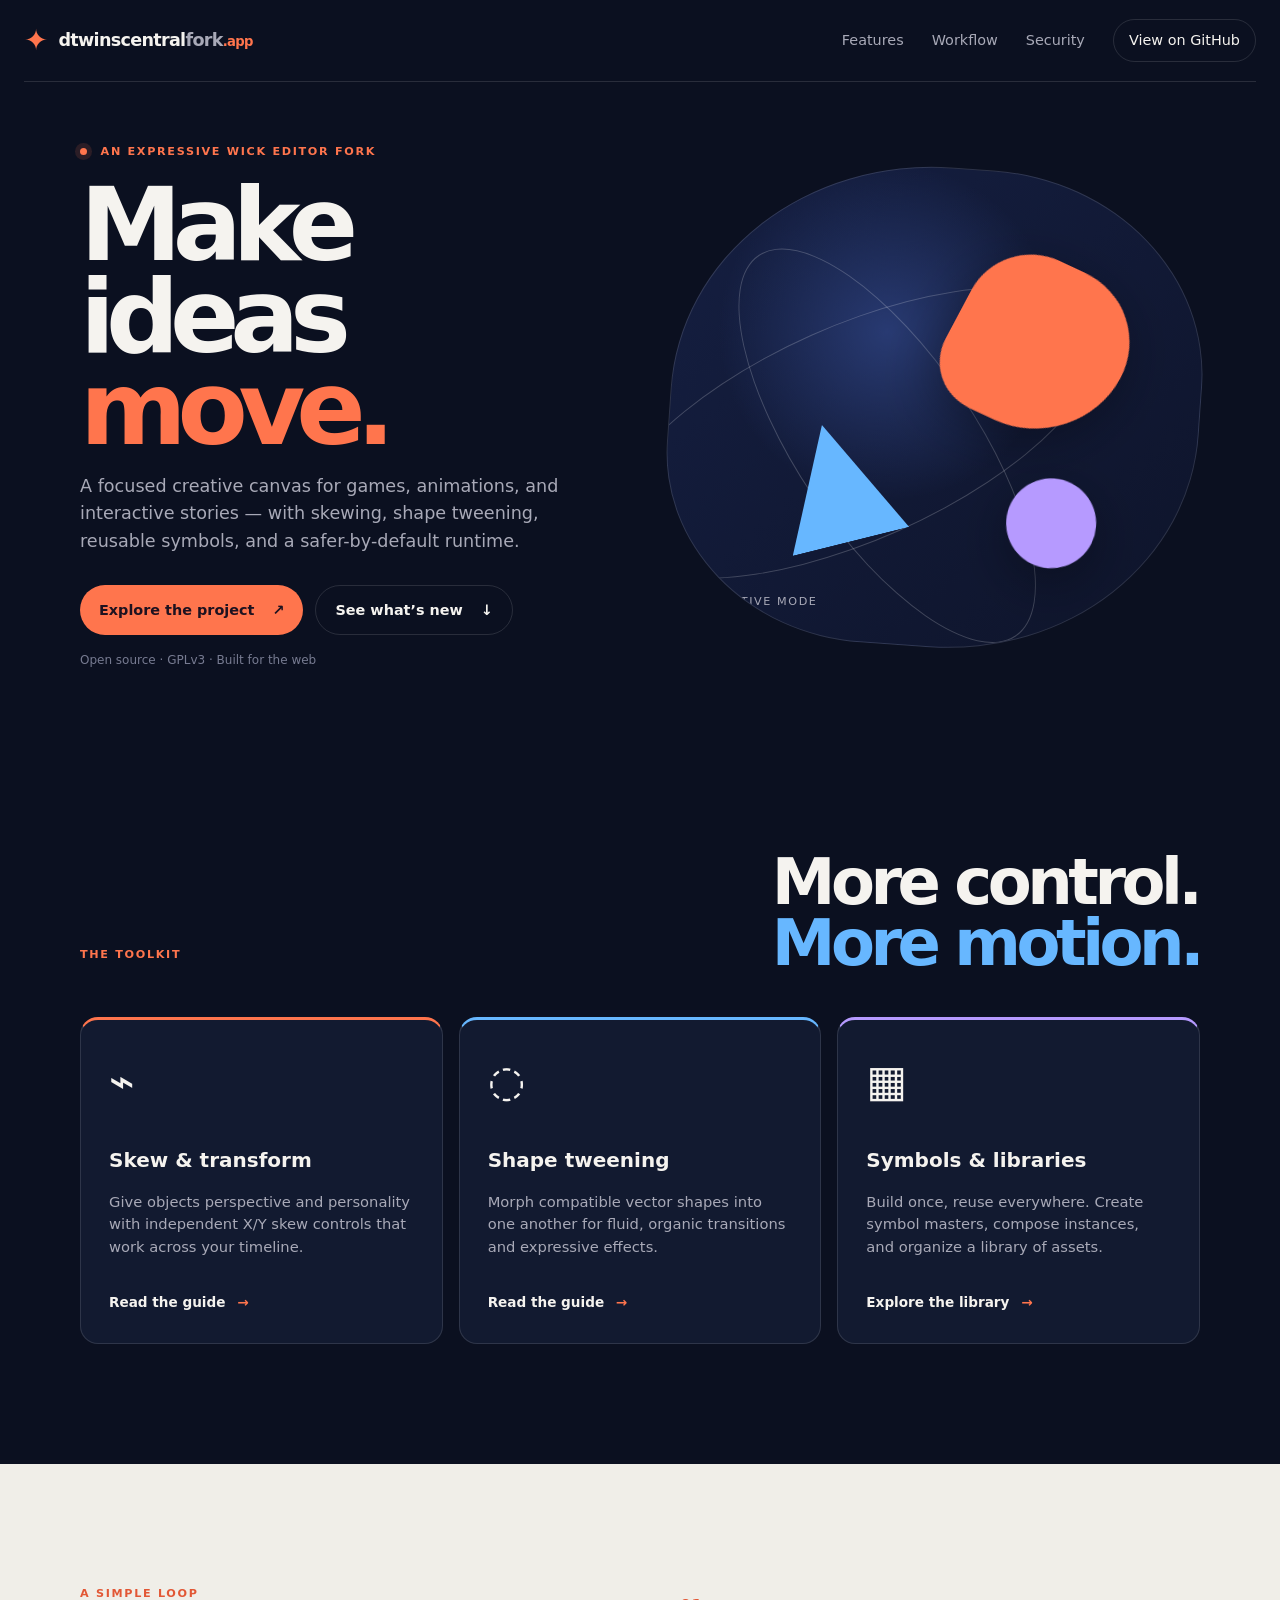
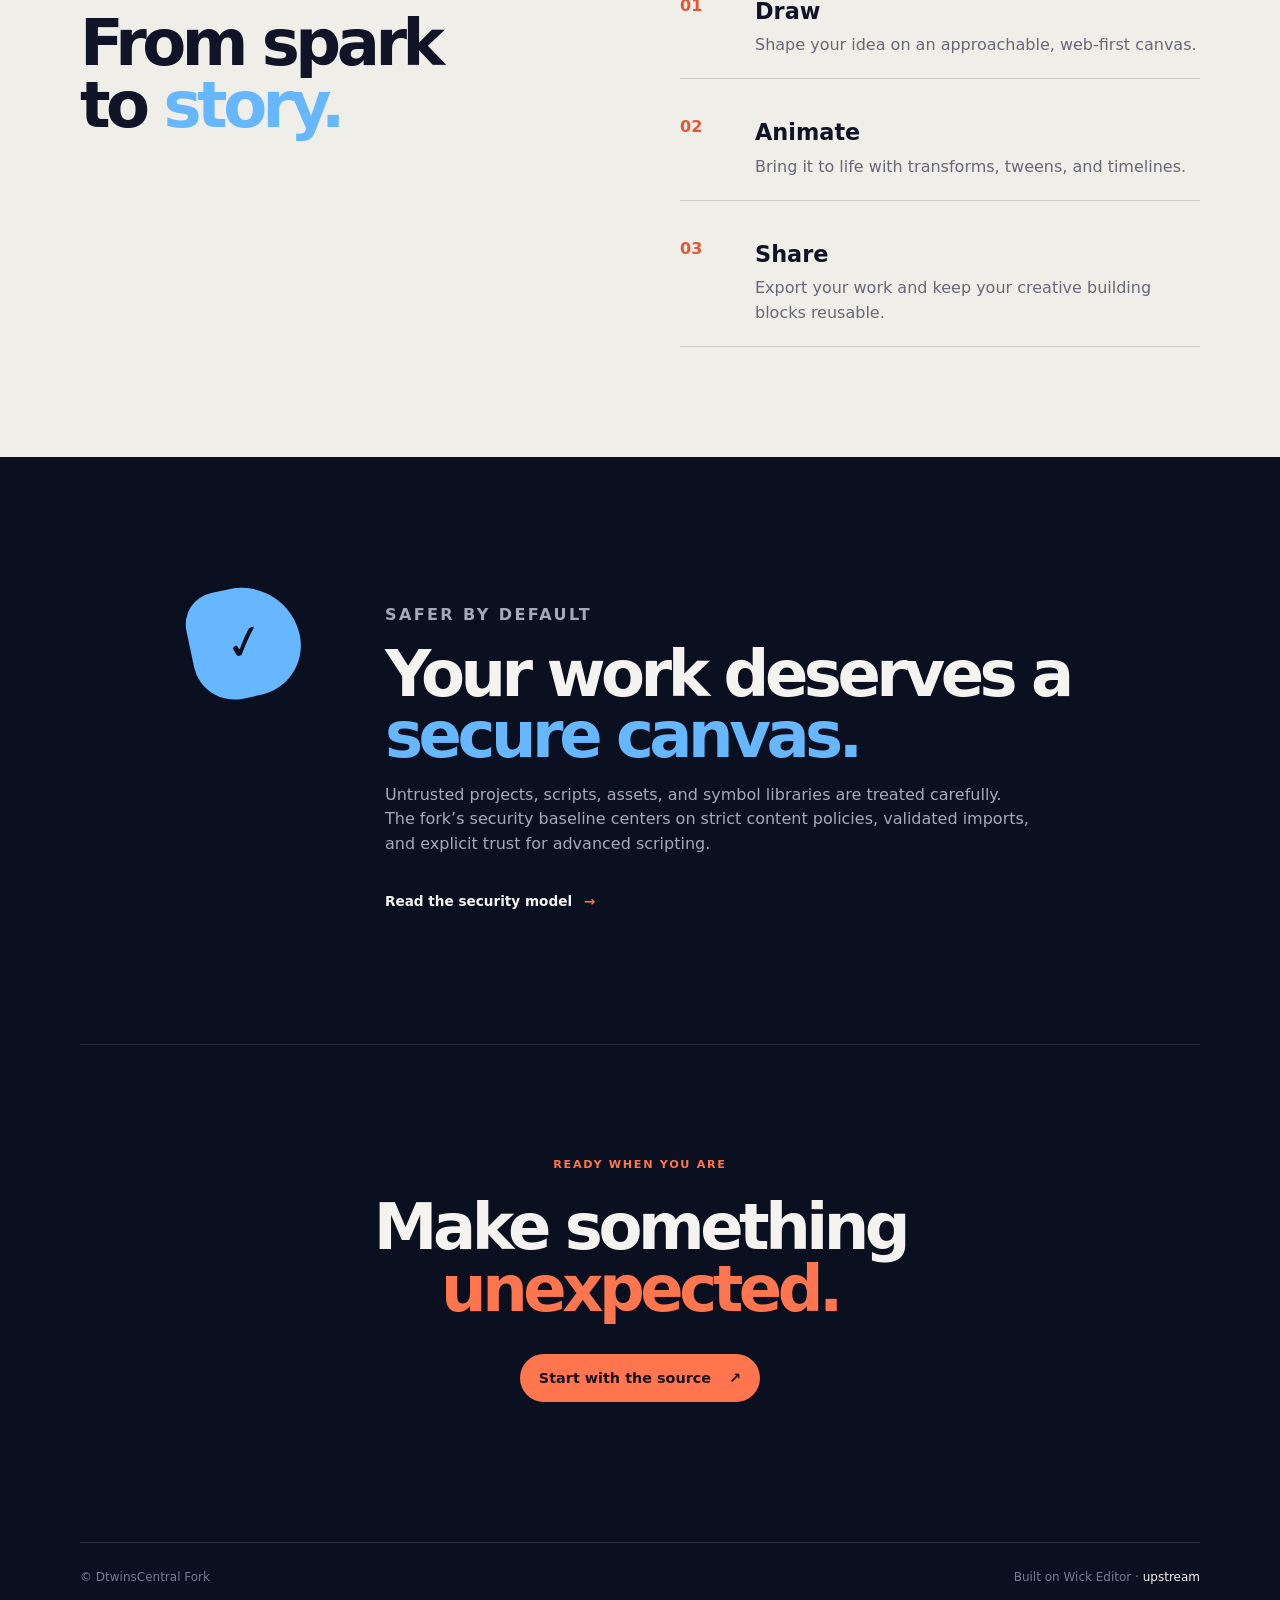
==== index.html @ d1493580 "Build dtwinscentralfork.app landing website" ====
<!doctype html>
<html lang="en">
<head>
  <meta charset="utf-8">
  <meta name="viewport" content="width=device-width, initial-scale=1">
  <meta name="description" content="DtwinsCentral Fork — a safer, more expressive Wick Editor experience for animation, games, and interactive stories.">
  <meta name="theme-color" content="#0b1020">
  <meta http-equiv="Content-Security-Policy" content="default-src 'self'; script-src 'self'; style-src 'self'; img-src 'self' data:; connect-src 'self'; object-src 'none'; base-uri 'self'; form-action 'self';">
  <title>dtwinscentralfork.app · Create without limits</title>
  <link rel="stylesheet" href="styles.css">
</head>
<body>
  <header class="site-header">
    <a class="brand" href="#top" aria-label="DtwinsCentral Fork home">
      <span class="brand-mark" aria-hidden="true">✦</span>
      <span>dtwinscentral<span class="muted">fork</span><small>.app</small></span>
    </a>
    <nav aria-label="Primary navigation">
      <a href="#features">Features</a>
      <a href="#workflow">Workflow</a>
      <a href="#security">Security</a>
      <a class="nav-button" href="https://github.com/dtwinscentral/dtwinscentralfork">View on GitHub</a>
    </nav>
  </header>

  <main id="top">
    <section class="hero shell">
      <div class="hero-copy">
        <p class="eyebrow"><span class="pulse"></span> An expressive Wick Editor fork</p>
        <h1>Make ideas <em>move.</em></h1>
        <p class="lede">A focused creative canvas for games, animations, and interactive stories — with skewing, shape tweening, reusable symbols, and a safer-by-default runtime.</p>
        <div class="actions">
          <a class="button primary" href="https://github.com/dtwinscentral/dtwinscentralfork">Explore the project <span>↗</span></a>
          <a class="button secondary" href="#features">See what’s new <span>↓</span></a>
        </div>
        <p class="microcopy">Open source · GPLv3 · Built for the web</p>
      </div>
      <div class="hero-art" aria-label="Abstract animation preview" role="img">
        <div class="orbit orbit-one"></div>
        <div class="orbit orbit-two"></div>
        <div class="shape shape-a"></div>
        <div class="shape shape-b"></div>
        <div class="shape shape-c"></div>
        <div class="art-label"><span class="live-dot"></span> creative mode</div>
      </div>
    </section>

    <section id="features" class="section shell">
      <div class="section-heading"><p class="eyebrow">The toolkit</p><h2>More control.<br><span>More motion.</span></h2></div>
      <div class="feature-grid">
        <article class="feature-card accent-orange"><div class="feature-icon">⌁</div><h3>Skew &amp; transform</h3><p>Give objects perspective and personality with independent X/Y skew controls that work across your timeline.</p><a href="docs/SKEWING.md">Read the guide <span>→</span></a></article>
        <article class="feature-card accent-blue"><div class="feature-icon">◌</div><h3>Shape tweening</h3><p>Morph compatible vector shapes into one another for fluid, organic transitions and expressive effects.</p><a href="docs/SHAPE_TWEENING.md">Read the guide <span>→</span></a></article>
        <article class="feature-card accent-purple"><div class="feature-icon">▦</div><h3>Symbols &amp; libraries</h3><p>Build once, reuse everywhere. Create symbol masters, compose instances, and organize a library of assets.</p><a href="docs/SYMBOL_LIBRARY.md">Explore the library <span>→</span></a></article>
      </div>
    </section>

    <section id="workflow" class="workflow-section">
      <div class="shell workflow">
        <div><p class="eyebrow">A simple loop</p><h2>From spark<br>to <span>story.</span></h2></div>
        <div class="steps">
          <div class="step"><span>01</span><div><h3>Draw</h3><p>Shape your idea on an approachable, web-first canvas.</p></div></div>
          <div class="step"><span>02</span><div><h3>Animate</h3><p>Bring it to life with transforms, tweens, and timelines.</p></div></div>
          <div class="step"><span>03</span><div><h3>Share</h3><p>Export your work and keep your creative building blocks reusable.</p></div></div>
        </div>
      </div>
    </section>

    <section id="security" class="security shell">
      <div class="shield" aria-hidden="true">✓</div>
      <div><p class="eyebrow">Safer by default</p><h2>Your work deserves a <span>secure canvas.</span></h2><p>Untrusted projects, scripts, assets, and symbol libraries are treated carefully. The fork’s security baseline centers on strict content policies, validated imports, and explicit trust for advanced scripting.</p><a class="text-link" href="SECURITY.md">Read the security model <span>→</span></a></div>
    </section>

    <section class="cta shell"><p class="eyebrow">Ready when you are</p><h2>Make something<br><em>unexpected.</em></h2><a class="button primary" href="https://github.com/dtwinscentral/dtwinscentralfork">Start with the source <span>↗</span></a></section>
  </main>

  <footer class="site-footer shell"><span>© <span id="year"></span> DtwinsCentral Fork</span><span>Built on Wick Editor · <a href="https://github.com/Wicklets/wick-editor">upstream</a></span></footer>
  <script src="app.js" defer></script>
</body>
</html>
---- styles.css ----
:root {
  --ink: #f5f3ef; --muted: #a8a9b7; --bg: #0b1020; --panel: #121a30;
  --line: rgba(255,255,255,.12); --orange: #ff754d; --blue: #67b7ff; --purple: #b69aff;
}
* { box-sizing: border-box; }
html { scroll-behavior: smooth; }
body { margin: 0; color: var(--ink); background: var(--bg); font-family: Inter, ui-sans-serif, system-ui, -apple-system, sans-serif; line-height: 1.55; }
a { color: inherit; text-decoration: none; }
.shell { width: min(1120px, calc(100% - 48px)); margin: auto; }
.site-header { width: min(1240px, calc(100% - 48px)); margin: auto; min-height: 82px; display: flex; align-items: center; justify-content: space-between; border-bottom: 1px solid var(--line); }
.brand { display: flex; align-items: center; gap: 11px; font-weight: 800; letter-spacing: -.04em; font-size: 1.1rem; }.brand small { color: var(--orange); font-size: .75em; }.brand .muted { color: var(--muted); }.brand-mark { color: var(--orange); font-size: 1.8rem; }
nav { display: flex; align-items: center; gap: 28px; color: var(--muted); font-size: .9rem; } nav a:hover { color: var(--ink); }.nav-button { border: 1px solid var(--line); padding: 9px 15px; border-radius: 999px; color: var(--ink); }
.hero { min-height: 650px; display: grid; grid-template-columns: 1fr 1fr; gap: 60px; align-items: center; }.eyebrow { color: var(--orange); text-transform: uppercase; letter-spacing: .15em; font-size: .7rem; font-weight: 800; }.pulse,.live-dot { display: inline-block; width: 7px; height: 7px; margin-right: 8px; border-radius: 50%; background: var(--orange); box-shadow: 0 0 0 5px rgba(255,117,77,.13); }.hero h1 { max-width: 600px; margin: 18px 0; font-size: clamp(4rem, 8vw, 7.5rem); letter-spacing: -.09em; line-height: .9; }.hero h1 em,.cta em { color: var(--orange); font-style: normal; }.lede { max-width: 540px; color: var(--muted); font-size: 1.1rem; }.actions { display: flex; flex-wrap: wrap; gap: 12px; margin: 30px 0 16px; }.button { display: inline-flex; gap: 18px; align-items: center; border-radius: 999px; padding: 13px 19px; font-weight: 750; font-size: .9rem; }.button.primary { background: var(--orange); color: #1e1220; }.button.secondary { border: 1px solid var(--line); }.button:hover { transform: translateY(-2px); transition: .2s; }.microcopy { color: #777b91; font-size: .75rem; }
.hero-art { position: relative; height: 480px; border: 1px solid var(--line); border-radius: 50% 42% 48% 39%; background: radial-gradient(circle at 40% 35%, #283a72, transparent 38%), linear-gradient(135deg, #151f42, #0e142a); overflow: hidden; transform: rotate(4deg); }.orbit { position: absolute; border: 1px solid rgba(255,255,255,.2); border-radius: 50%; transform: rotate(-28deg); }.orbit-one { width: 530px; height: 215px; left: -15%; top: 34%; }.orbit-two { width: 460px; height: 180px; left: -2%; top: 40%; transform: rotate(52deg); }.shape { position: absolute; filter: drop-shadow(0 15px 25px rgba(0,0,0,.3)); }.shape-a { width: 170px; height: 170px; right: 15%; top: 18%; border-radius: 44% 56% 63% 37%; background: var(--orange); transform: rotate(32deg) skew(8deg, -11deg); }.shape-b { width: 120px; height: 120px; left: 21%; bottom: 20%; background: var(--blue); clip-path: polygon(50% 0, 100% 100%, 0 100%); transform: rotate(-18deg); }.shape-c { width: 90px; height: 90px; right: 18%; bottom: 18%; background: var(--purple); border-radius: 50%; }.art-label { position: absolute; left: 28px; bottom: 24px; color: var(--muted); font-size: .7rem; text-transform: uppercase; letter-spacing: .14em; transform: rotate(-4deg); }
.section { padding: 120px 0; }.section-heading { display: flex; justify-content: space-between; align-items: end; margin-bottom: 42px; }.section h2,.workflow h2,.security h2,.cta h2 { margin: 0; font-size: clamp(2.5rem, 5vw, 4.5rem); line-height: .96; letter-spacing: -.07em; }.section h2 span,.workflow h2 span,.security h2 span { color: var(--blue); }.feature-grid { display: grid; grid-template-columns: repeat(3, 1fr); gap: 16px; }.feature-card { min-height: 320px; padding: 28px; background: var(--panel); border: 1px solid var(--line); border-radius: 18px; border-top: 3px solid var(--orange); }.accent-blue { border-top-color: var(--blue); }.accent-purple { border-top-color: var(--purple); }.feature-icon { font-size: 2.7rem; margin-bottom: 30px; }.feature-card h3 { font-size: 1.25rem; margin: 0 0 10px; }.feature-card p,.security p { color: var(--muted); font-size: .92rem; }.feature-card a,.text-link { display: inline-block; margin-top: 18px; color: var(--ink); font-size: .85rem; font-weight: 700; }.feature-card a span,.text-link span { color: var(--orange); margin-left: 7px; }
.workflow-section { background: #f0eee8; color: #101426; }.workflow { min-height: 540px; padding: 110px 0; display: grid; grid-template-columns: 1fr 1fr; gap: 80px; }.workflow .eyebrow { color: #e25735; }.steps { display: grid; gap: 16px; }.step { display: grid; grid-template-columns: 55px 1fr; gap: 20px; padding: 20px 0; border-bottom: 1px solid rgba(16,20,38,.16); }.step > span { color: #e25735; font-weight: 800; }.step h3 { margin: 0; font-size: 1.4rem; }.step p { color: #666878; margin: 5px 0 0; }
.security { padding: 130px 0; display: grid; grid-template-columns: 150px 1fr; gap: 45px; align-items: start; max-width: 900px; }.shield { width: 110px; height: 110px; display: grid; place-items: center; color: var(--bg); background: var(--blue); border-radius: 35% 65% 55% 45%; font-size: 3rem; transform: rotate(-12deg); }.security p { max-width: 650px; font-size: 1rem; }.cta { text-align: center; padding: 100px 0 140px; border-top: 1px solid var(--line); }.cta .eyebrow { margin-bottom: 24px; }.cta .button { margin-top: 34px; }.site-footer { padding: 25px 0 35px; color: #777b91; border-top: 1px solid var(--line); display: flex; justify-content: space-between; font-size: .75rem; }.site-footer a { color: var(--ink); }
@media (max-width: 760px) { .site-header { padding: 15px 0; align-items: flex-start; } nav { gap: 12px; } nav a:not(.nav-button) { display: none; }.hero,.workflow { grid-template-columns: 1fr; }.hero { padding: 75px 0; min-height: auto; }.hero-art { height: 350px; }.section-heading { display: block; }.section-heading h2 { margin-top: 22px; }.feature-grid { grid-template-columns: 1fr; }.workflow { padding: 80px 0; gap: 45px; }.security { grid-template-columns: 1fr; padding: 90px 0; }.site-footer { display: block; }.site-footer span { display: block; margin: 7px 0; } }
@media (prefers-reduced-motion: reduce) { html { scroll-behavior: auto; } .button:hover { transform: none; } }
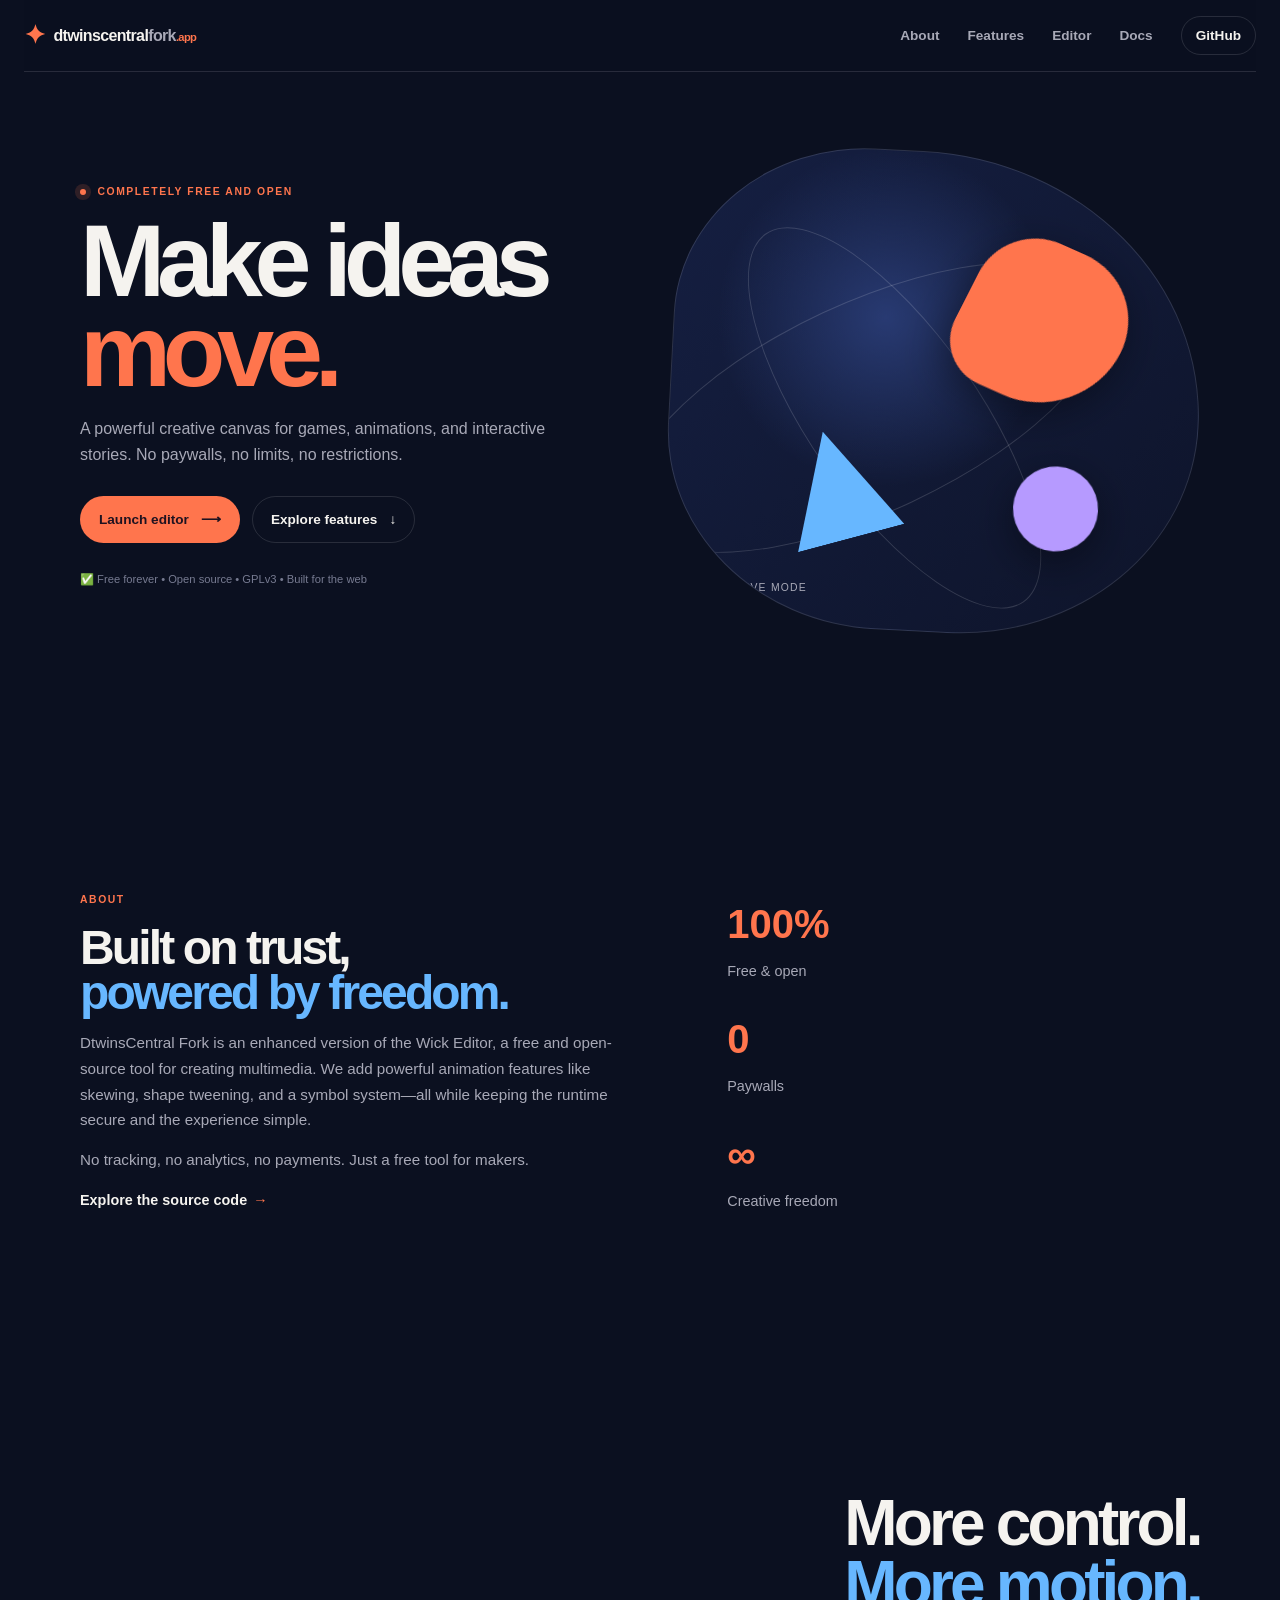
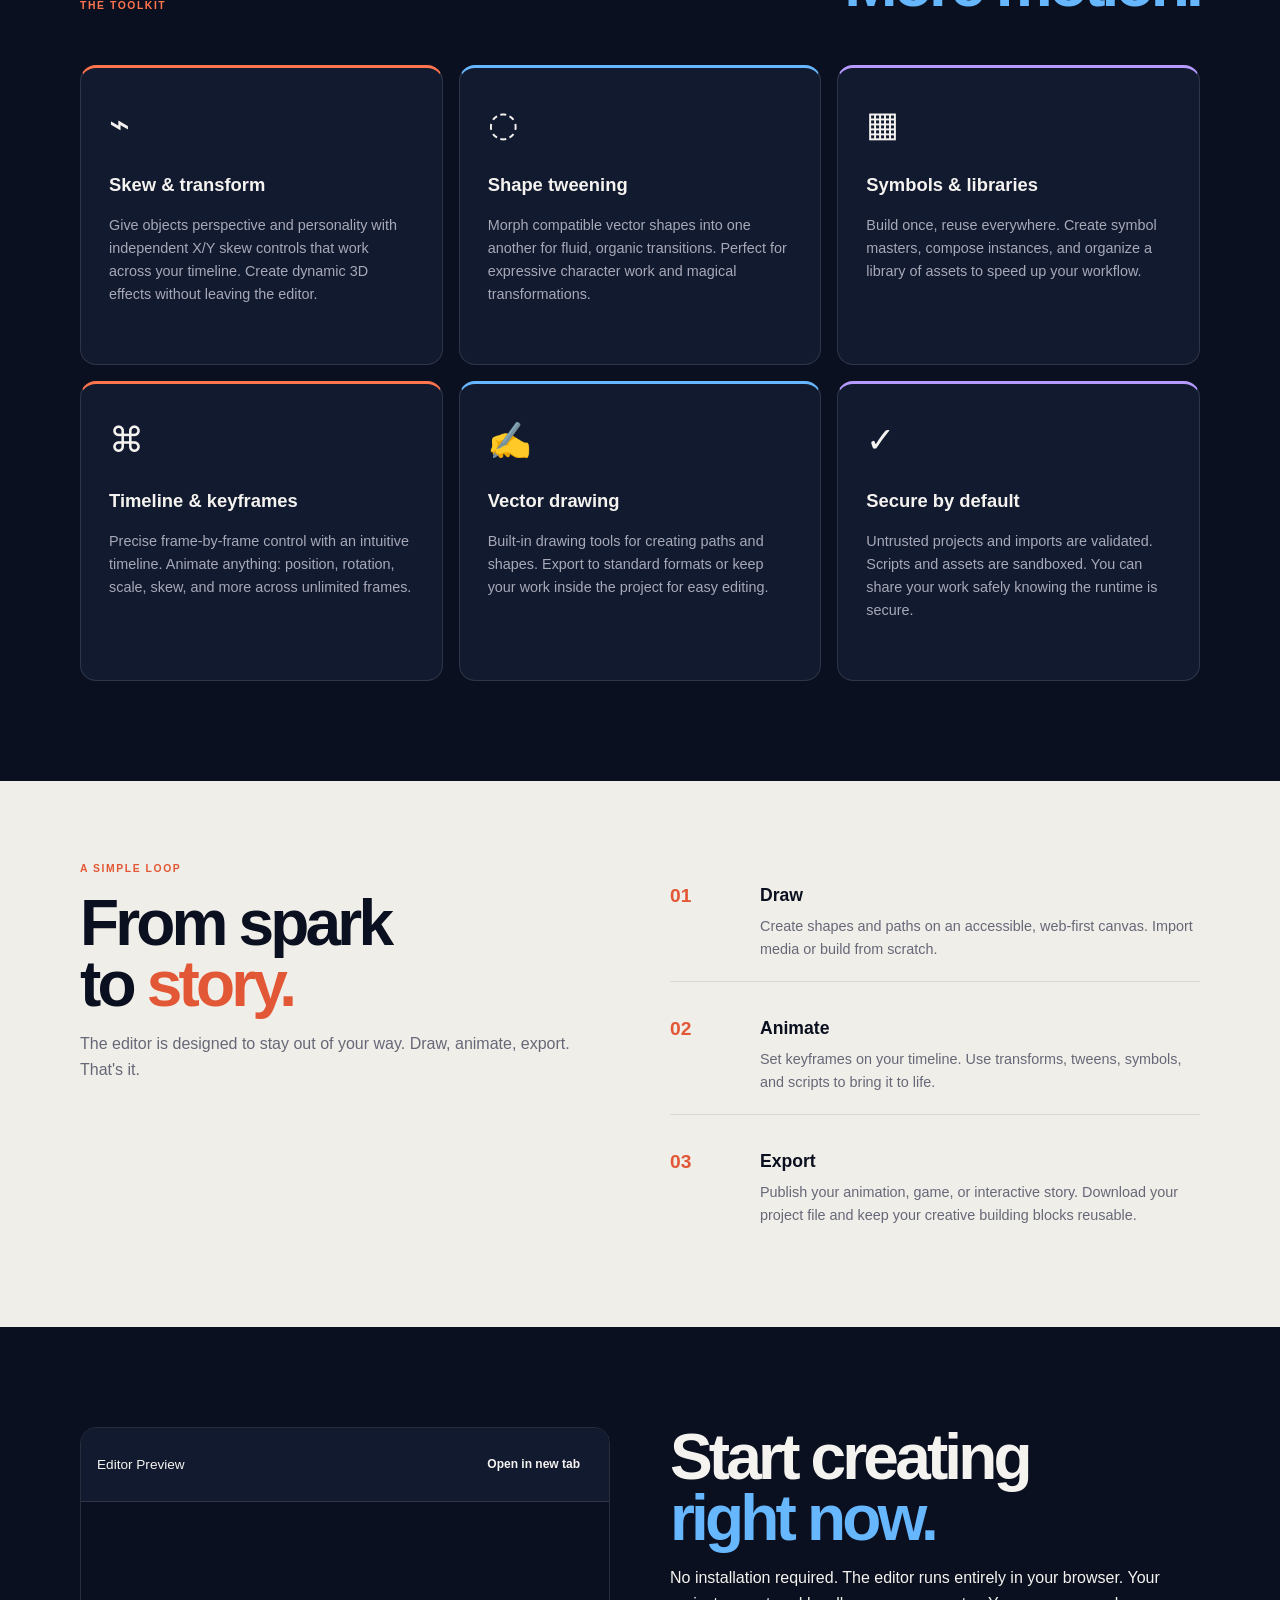
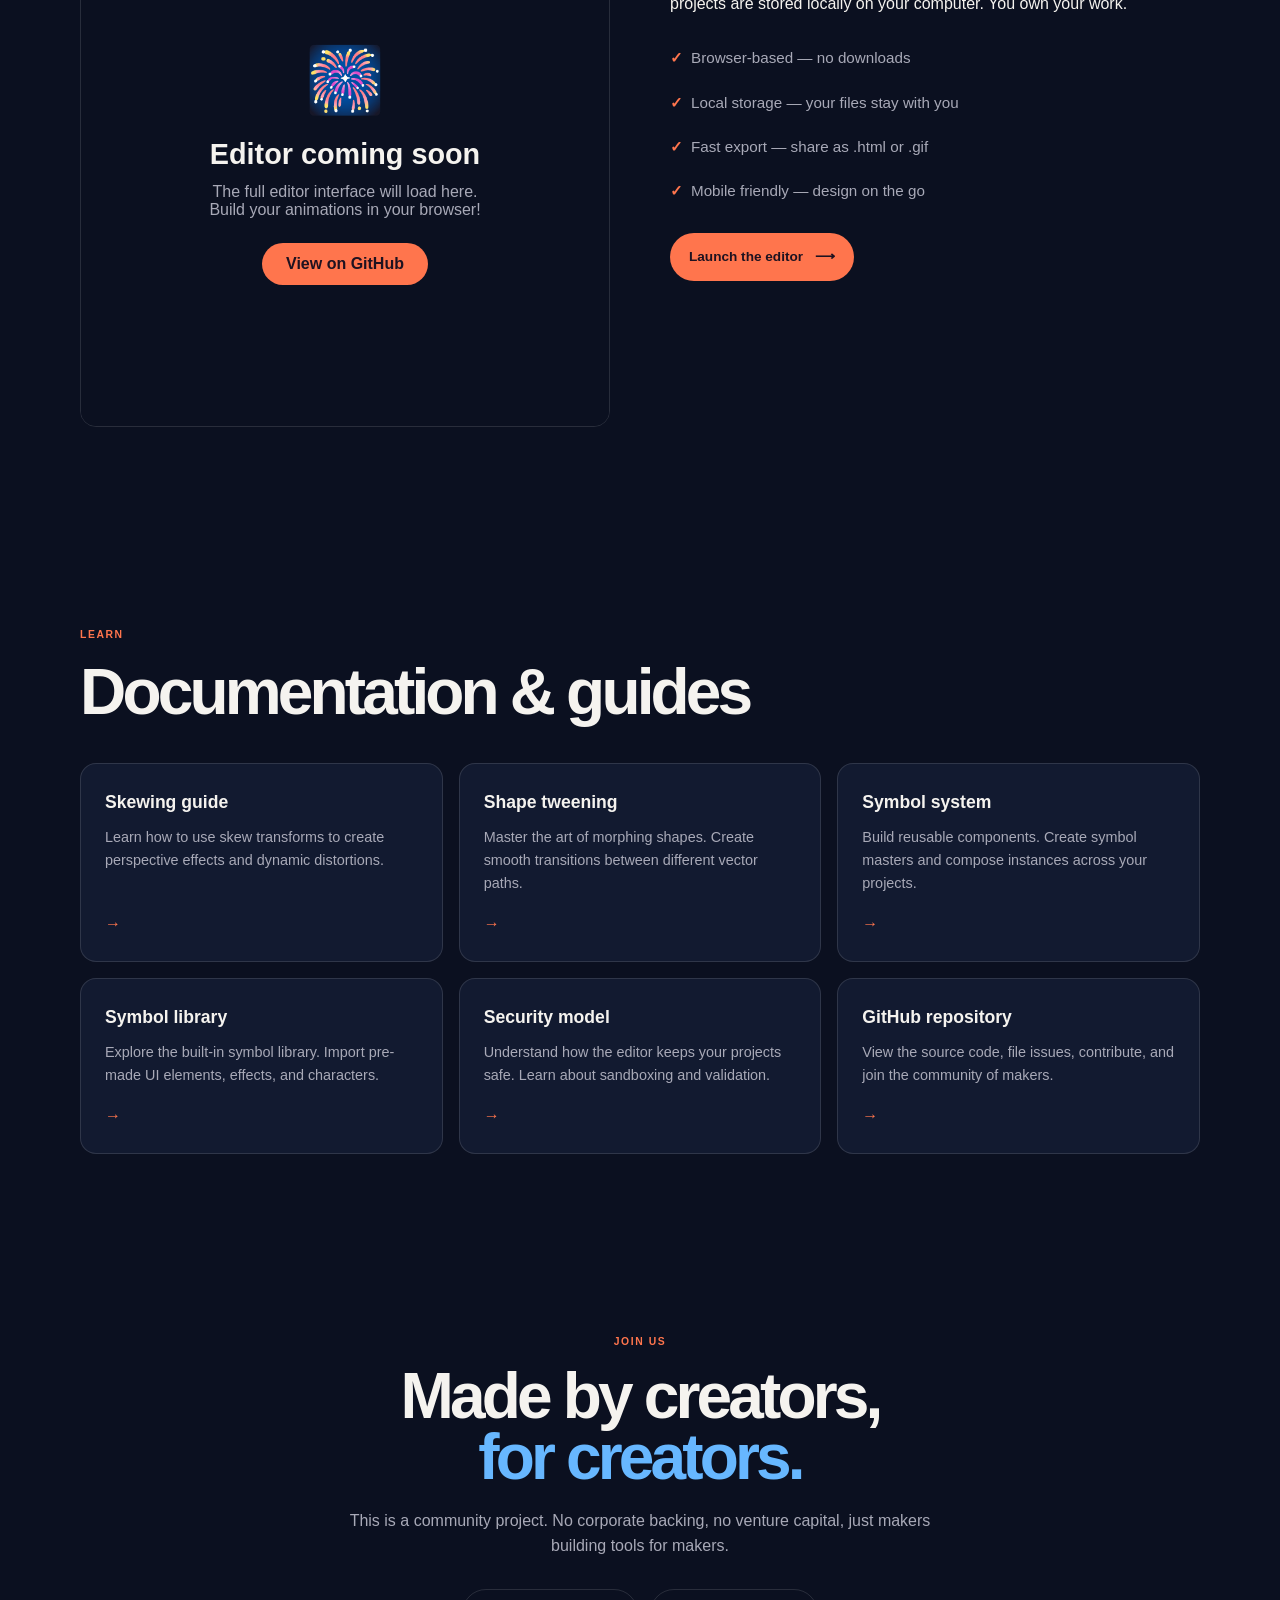
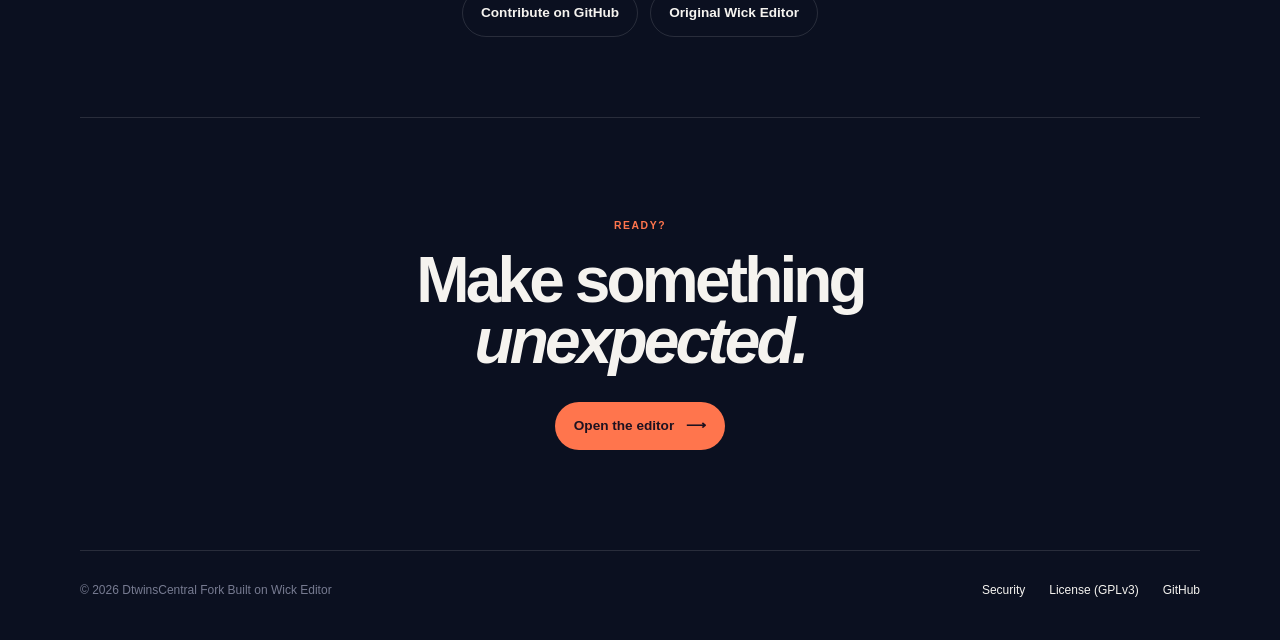
==== commit e581145f: "Build full dtwinscentralfork.app website with editor and interactive landing page" ====
--- a/index.html
+++ b/index.html
@@ -3,77 +3,211 @@
 <head>
   <meta charset="utf-8">
   <meta name="viewport" content="width=device-width, initial-scale=1">
-  <meta name="description" content="DtwinsCentral Fork — a safer, more expressive Wick Editor experience for animation, games, and interactive stories.">
+  <meta name="description" content="DtwinsCentral Fork — a free, secure, open-source Wick Editor for creating games, animations, and interactive stories with skewing, shape tweening, and reusable symbols.">
   <meta name="theme-color" content="#0b1020">
-  <meta http-equiv="Content-Security-Policy" content="default-src 'self'; script-src 'self'; style-src 'self'; img-src 'self' data:; connect-src 'self'; object-src 'none'; base-uri 'self'; form-action 'self';">
-  <title>dtwinscentralfork.app · Create without limits</title>
+  <meta http-equiv="Content-Security-Policy" content="default-src 'self'; script-src 'self' 'unsafe-inline'; style-src 'self' 'unsafe-inline'; img-src 'self' data: blob:; connect-src 'self'; object-src 'none'; base-uri 'self'; form-action 'self';">
+  <title>dtwinscentralfork.app — Free animation editor</title>
   <link rel="stylesheet" href="styles.css">
 </head>
 <body>
-  <header class="site-header">
-    <a class="brand" href="#top" aria-label="DtwinsCentral Fork home">
-      <span class="brand-mark" aria-hidden="true">✦</span>
-      <span>dtwinscentral<span class="muted">fork</span><small>.app</small></span>
-    </a>
-    <nav aria-label="Primary navigation">
-      <a href="#features">Features</a>
-      <a href="#workflow">Workflow</a>
-      <a href="#security">Security</a>
-      <a class="nav-button" href="https://github.com/dtwinscentral/dtwinscentralfork">View on GitHub</a>
-    </nav>
-  </header>
-
-  <main id="top">
-    <section class="hero shell">
-      <div class="hero-copy">
-        <p class="eyebrow"><span class="pulse"></span> An expressive Wick Editor fork</p>
-        <h1>Make ideas <em>move.</em></h1>
-        <p class="lede">A focused creative canvas for games, animations, and interactive stories — with skewing, shape tweening, reusable symbols, and a safer-by-default runtime.</p>
-        <div class="actions">
-          <a class="button primary" href="https://github.com/dtwinscentral/dtwinscentralfork">Explore the project <span>↗</span></a>
-          <a class="button secondary" href="#features">See what’s new <span>↓</span></a>
-        </div>
-        <p class="microcopy">Open source · GPLv3 · Built for the web</p>
+  <div class="app-container">
+    <header class="site-header">
+      <a class="brand" href="/" aria-label="DtwinsCentral Fork home">
+        <span class="brand-mark" aria-hidden="true">✦</span>
+        <span>dtwinscentral<span class="muted">fork</span><small>.app</small></span>
+      </a>
+      <nav class="nav-menu" aria-label="Primary navigation">
+        <a href="#about">About</a>
+        <a href="#features">Features</a>
+        <a href="#editor">Editor</a>
+        <a href="#docs">Docs</a>
+        <a class="nav-button" href="https://github.com/dtwinscentral/dtwinscentralfork" target="_blank" rel="noopener">GitHub</a>
+      </nav>
+      <button class="menu-toggle" id="menuToggle" aria-label="Toggle menu" aria-expanded="false">
+        <span></span><span></span><span></span>
+      </button>
+    </header>
+
+    <main id="top">
+      <section class="hero shell">
+        <div class="hero-copy">
+          <p class="eyebrow"><span class="pulse"></span> Completely free and open</p>
+          <h1>Make ideas <em>move.</em></h1>
+          <p class="lede">A powerful creative canvas for games, animations, and interactive stories. No paywalls, no limits, no restrictions.</p>
+          <div class="actions">
+            <a class="button primary" href="#editor">Launch editor <span>⟶</span></a>
+            <a class="button secondary" href="#features">Explore features <span>↓</span></a>
+          </div>
+          <p class="microcopy">✅ Free forever • Open source • GPLv3 • Built for the web</p>
+        </div>
+        <div class="hero-art" aria-label="Abstract animation preview" role="img">
+          <div class="orbit orbit-one"></div>
+          <div class="orbit orbit-two"></div>
+          <div class="shape shape-a"></div>
+          <div class="shape shape-b"></div>
+          <div class="shape shape-c"></div>
+          <div class="art-label"><span class="live-dot"></span> creative mode</div>
+        </div>
+      </section>
+
+      <section id="about" class="section shell">
+        <div class="about-grid">
+          <div>
+            <p class="eyebrow">About</p>
+            <h2>Built on trust,<br><span>powered by freedom.</span></h2>
+            <p class="section-text">DtwinsCentral Fork is an enhanced version of the Wick Editor, a free and open-source tool for creating multimedia. We add powerful animation features like skewing, shape tweening, and a symbol system—all while keeping the runtime secure and the experience simple.</p>
+            <p class="section-text">No tracking, no analytics, no payments. Just a free tool for makers.</p>
+            <a class="text-link" href="https://github.com/dtwinscentral/dtwinscentralfork" target="_blank">Explore the source code <span>→</span></a>
+          </div>
+          <div class="stats">
+            <div class="stat"><div class="stat-num">100%</div><div class="stat-label">Free &amp; open</div></div>
+            <div class="stat"><div class="stat-num">0</div><div class="stat-label">Paywalls</div></div>
+            <div class="stat"><div class="stat-num">∞</div><div class="stat-label">Creative freedom</div></div>
+          </div>
+        </div>
+      </section>
+
+      <section id="features" class="section shell">
+        <div class="section-heading"><p class="eyebrow">The toolkit</p><h2>More control.<br><span>More motion.</span></h2></div>
+        <div class="feature-grid">
+          <article class="feature-card accent-orange">
+            <div class="feature-icon">⌁</div>
+            <h3>Skew &amp; transform</h3>
+            <p>Give objects perspective and personality with independent X/Y skew controls that work across your timeline. Create dynamic 3D effects without leaving the editor.</p>
+          </article>
+          <article class="feature-card accent-blue">
+            <div class="feature-icon">◌</div>
+            <h3>Shape tweening</h3>
+            <p>Morph compatible vector shapes into one another for fluid, organic transitions. Perfect for expressive character work and magical transformations.</p>
+          </article>
+          <article class="feature-card accent-purple">
+            <div class="feature-icon">▦</div>
+            <h3>Symbols &amp; libraries</h3>
+            <p>Build once, reuse everywhere. Create symbol masters, compose instances, and organize a library of assets to speed up your workflow.</p>
+          </article>
+          <article class="feature-card accent-orange">
+            <div class="feature-icon">⌘</div>
+            <h3>Timeline &amp; keyframes</h3>
+            <p>Precise frame-by-frame control with an intuitive timeline. Animate anything: position, rotation, scale, skew, and more across unlimited frames.</p>
+          </article>
+          <article class="feature-card accent-blue">
+            <div class="feature-icon">✍</div>
+            <h3>Vector drawing</h3>
+            <p>Built-in drawing tools for creating paths and shapes. Export to standard formats or keep your work inside the project for easy editing.</p>
+          </article>
+          <article class="feature-card accent-purple">
+            <div class="feature-icon">✓</div>
+            <h3>Secure by default</h3>
+            <p>Untrusted projects and imports are validated. Scripts and assets are sandboxed. You can share your work safely knowing the runtime is secure.</p>
+          </article>
+        </div>
+      </section>
+
+      <section id="workflow" class="workflow-section">
+        <div class="shell workflow">
+          <div>
+            <p class="eyebrow">A simple loop</p>
+            <h2>From spark<br>to <span>story.</span></h2>
+            <p class="workflow-text">The editor is designed to stay out of your way. Draw, animate, export. That's it.</p>
+          </div>
+          <div class="steps">
+            <div class="step"><span>01</span><div><h3>Draw</h3><p>Create shapes and paths on an accessible, web-first canvas. Import media or build from scratch.</p></div></div>
+            <div class="step"><span>02</span><div><h3>Animate</h3><p>Set keyframes on your timeline. Use transforms, tweens, symbols, and scripts to bring it to life.</p></div></div>
+            <div class="step"><span>03</span><div><h3>Export</h3><p>Publish your animation, game, or interactive story. Download your project file and keep your creative building blocks reusable.</p></div></div>
+          </div>
+        </div>
+      </section>
+
+      <section id="editor" class="editor-section shell">
+        <div class="editor-frame">
+          <div class="frame-header">
+            <p>Editor Preview</p>
+            <a class="button small" href="/editor.html" target="_blank">Open in new tab</a>
+          </div>
+          <iframe src="editor-placeholder.html" title="DtwinsCentral Fork Editor" class="editor-embed"></iframe>
+        </div>
+        <div class="editor-info">
+          <h2>Start creating<br><span>right now.</span></h2>
+          <p>No installation required. The editor runs entirely in your browser. Your projects are stored locally on your computer. You own your work.</p>
+          <ul class="feature-list">
+            <li>Browser-based — no downloads</li>
+            <li>Local storage — your files stay with you</li>
+            <li>Fast export — share as .html or .gif</li>
+            <li>Mobile friendly — design on the go</li>
+          </ul>
+          <a class="button primary" href="/editor.html" target="_blank">Launch the editor <span>⟶</span></a>
+        </div>
+      </section>
+
+      <section id="docs" class="docs-section">
+        <div class="shell">
+          <p class="eyebrow">Learn</p>
+          <h2>Documentation &amp; guides</h2>
+          <div class="docs-grid">
+            <a href="https://github.com/dtwinscentral/dtwinscentralfork/blob/main/docs/SKEWING.md" class="doc-card" target="_blank">
+              <h3>Skewing guide</h3>
+              <p>Learn how to use skew transforms to create perspective effects and dynamic distortions.</p>
+              <span>→</span>
+            </a>
+            <a href="https://github.com/dtwinscentral/dtwinscentralfork/blob/main/docs/SHAPE_TWEENING.md" class="doc-card" target="_blank">
+              <h3>Shape tweening</h3>
+              <p>Master the art of morphing shapes. Create smooth transitions between different vector paths.</p>
+              <span>→</span>
+            </a>
+            <a href="https://github.com/dtwinscentral/dtwinscentralfork/blob/main/docs/SYMBOLS.md" class="doc-card" target="_blank">
+              <h3>Symbol system</h3>
+              <p>Build reusable components. Create symbol masters and compose instances across your projects.</p>
+              <span>→</span>
+            </a>
+            <a href="https://github.com/dtwinscentral/dtwinscentralfork/blob/main/docs/SYMBOL_LIBRARY.md" class="doc-card" target="_blank">
+              <h3>Symbol library</h3>
+              <p>Explore the built-in symbol library. Import pre-made UI elements, effects, and characters.</p>
+              <span>→</span>
+            </a>
+            <a href="https://github.com/dtwinscentral/dtwinscentralfork/blob/main/SECURITY.md" class="doc-card" target="_blank">
+              <h3>Security model</h3>
+              <p>Understand how the editor keeps your projects safe. Learn about sandboxing and validation.</p>
+              <span>→</span>
+            </a>
+            <a href="https://github.com/dtwinscentral/dtwinscentralfork" class="doc-card" target="_blank">
+              <h3>GitHub repository</h3>
+              <p>View the source code, file issues, contribute, and join the community of makers.</p>
+              <span>→</span>
+            </a>
+          </div>
+        </div>
+      </section>
+
+      <section class="community shell">
+        <p class="eyebrow">Join us</p>
+        <h2>Made by creators,<br><span>for creators.</span></h2>
+        <p class="community-text">This is a community project. No corporate backing, no venture capital, just makers building tools for makers.</p>
+        <div class="community-links">
+          <a href="https://github.com/dtwinscentral/dtwinscentralfork" target="_blank" class="button secondary">Contribute on GitHub</a>
+          <a href="https://github.com/Wicklets/wick-editor" target="_blank" class="button secondary">Original Wick Editor</a>
+        </div>
+      </section>
+
+      <section class="cta shell">
+        <p class="eyebrow">Ready?</p>
+        <h2>Make something<br><em>unexpected.</em></h2>
+        <a class="button primary" href="/editor.html" target="_blank">Open the editor <span>⟶</span></a>
+      </section>
+    </main>
+
+    <footer class="site-footer shell">
+      <div>
+        <span>© <span id="year"></span> DtwinsCentral Fork</span>
+        <span>Built on <a href="https://github.com/Wicklets/wick-editor" target="_blank">Wick Editor</a></span>
       </div>
-      <div class="hero-art" aria-label="Abstract animation preview" role="img">
-        <div class="orbit orbit-one"></div>
-        <div class="orbit orbit-two"></div>
-        <div class="shape shape-a"></div>
-        <div class="shape shape-b"></div>
-        <div class="shape shape-c"></div>
-        <div class="art-label"><span class="live-dot"></span> creative mode</div>
+      <div class="footer-links">
+        <a href="https://github.com/dtwinscentral/dtwinscentralfork/blob/main/SECURITY.md" target="_blank">Security</a>
+        <a href="https://github.com/dtwinscentral/dtwinscentralfork/blob/main/LICENSE.md" target="_blank">License (GPLv3)</a>
+        <a href="https://github.com/dtwinscentral/dtwinscentralfork" target="_blank">GitHub</a>
       </div>
-    </section>
-
-    <section id="features" class="section shell">
-      <div class="section-heading"><p class="eyebrow">The toolkit</p><h2>More control.<br><span>More motion.</span></h2></div>
-      <div class="feature-grid">
-        <article class="feature-card accent-orange"><div class="feature-icon">⌁</div><h3>Skew &amp; transform</h3><p>Give objects perspective and personality with independent X/Y skew controls that work across your timeline.</p><a href="docs/SKEWING.md">Read the guide <span>→</span></a></article>
-        <article class="feature-card accent-blue"><div class="feature-icon">◌</div><h3>Shape tweening</h3><p>Morph compatible vector shapes into one another for fluid, organic transitions and expressive effects.</p><a href="docs/SHAPE_TWEENING.md">Read the guide <span>→</span></a></article>
-        <article class="feature-card accent-purple"><div class="feature-icon">▦</div><h3>Symbols &amp; libraries</h3><p>Build once, reuse everywhere. Create symbol masters, compose instances, and organize a library of assets.</p><a href="docs/SYMBOL_LIBRARY.md">Explore the library <span>→</span></a></article>
-      </div>
-    </section>
-
-    <section id="workflow" class="workflow-section">
-      <div class="shell workflow">
-        <div><p class="eyebrow">A simple loop</p><h2>From spark<br>to <span>story.</span></h2></div>
-        <div class="steps">
-          <div class="step"><span>01</span><div><h3>Draw</h3><p>Shape your idea on an approachable, web-first canvas.</p></div></div>
-          <div class="step"><span>02</span><div><h3>Animate</h3><p>Bring it to life with transforms, tweens, and timelines.</p></div></div>
-          <div class="step"><span>03</span><div><h3>Share</h3><p>Export your work and keep your creative building blocks reusable.</p></div></div>
-        </div>
-      </div>
-    </section>
-
-    <section id="security" class="security shell">
-      <div class="shield" aria-hidden="true">✓</div>
-      <div><p class="eyebrow">Safer by default</p><h2>Your work deserves a <span>secure canvas.</span></h2><p>Untrusted projects, scripts, assets, and symbol libraries are treated carefully. The fork’s security baseline centers on strict content policies, validated imports, and explicit trust for advanced scripting.</p><a class="text-link" href="SECURITY.md">Read the security model <span>→</span></a></div>
-    </section>
-
-    <section class="cta shell"><p class="eyebrow">Ready when you are</p><h2>Make something<br><em>unexpected.</em></h2><a class="button primary" href="https://github.com/dtwinscentral/dtwinscentralfork">Start with the source <span>↗</span></a></section>
-  </main>
-
-  <footer class="site-footer shell"><span>© <span id="year"></span> DtwinsCentral Fork</span><span>Built on Wick Editor · <a href="https://github.com/Wicklets/wick-editor">upstream</a></span></footer>
+    </footer>
+  </div>
+
   <script src="app.js" defer></script>
 </body>
-</html>
+</html>
--- a/styles.css
+++ b/styles.css
@@ -2,18 +2,182 @@
   --ink: #f5f3ef; --muted: #a8a9b7; --bg: #0b1020; --panel: #121a30;
   --line: rgba(255,255,255,.12); --orange: #ff754d; --blue: #67b7ff; --purple: #b69aff;
 }
+
 * { box-sizing: border-box; }
 html { scroll-behavior: smooth; }
-body { margin: 0; color: var(--ink); background: var(--bg); font-family: Inter, ui-sans-serif, system-ui, -apple-system, sans-serif; line-height: 1.55; }
+body { margin: 0; color: var(--ink); background: var(--bg); font-family: -apple-system, BlinkMacSystemFont, 'Segoe UI', Roboto, Oxygen, Ubuntu, Cantarell, sans-serif; line-height: 1.6; }
 a { color: inherit; text-decoration: none; }
+.app-container { display: flex; flex-direction: column; min-height: 100vh; }
+main { flex: 1; }
 .shell { width: min(1120px, calc(100% - 48px)); margin: auto; }
-.site-header { width: min(1240px, calc(100% - 48px)); margin: auto; min-height: 82px; display: flex; align-items: center; justify-content: space-between; border-bottom: 1px solid var(--line); }
-.brand { display: flex; align-items: center; gap: 11px; font-weight: 800; letter-spacing: -.04em; font-size: 1.1rem; }.brand small { color: var(--orange); font-size: .75em; }.brand .muted { color: var(--muted); }.brand-mark { color: var(--orange); font-size: 1.8rem; }
-nav { display: flex; align-items: center; gap: 28px; color: var(--muted); font-size: .9rem; } nav a:hover { color: var(--ink); }.nav-button { border: 1px solid var(--line); padding: 9px 15px; border-radius: 999px; color: var(--ink); }
-.hero { min-height: 650px; display: grid; grid-template-columns: 1fr 1fr; gap: 60px; align-items: center; }.eyebrow { color: var(--orange); text-transform: uppercase; letter-spacing: .15em; font-size: .7rem; font-weight: 800; }.pulse,.live-dot { display: inline-block; width: 7px; height: 7px; margin-right: 8px; border-radius: 50%; background: var(--orange); box-shadow: 0 0 0 5px rgba(255,117,77,.13); }.hero h1 { max-width: 600px; margin: 18px 0; font-size: clamp(4rem, 8vw, 7.5rem); letter-spacing: -.09em; line-height: .9; }.hero h1 em,.cta em { color: var(--orange); font-style: normal; }.lede { max-width: 540px; color: var(--muted); font-size: 1.1rem; }.actions { display: flex; flex-wrap: wrap; gap: 12px; margin: 30px 0 16px; }.button { display: inline-flex; gap: 18px; align-items: center; border-radius: 999px; padding: 13px 19px; font-weight: 750; font-size: .9rem; }.button.primary { background: var(--orange); color: #1e1220; }.button.secondary { border: 1px solid var(--line); }.button:hover { transform: translateY(-2px); transition: .2s; }.microcopy { color: #777b91; font-size: .75rem; }
-.hero-art { position: relative; height: 480px; border: 1px solid var(--line); border-radius: 50% 42% 48% 39%; background: radial-gradient(circle at 40% 35%, #283a72, transparent 38%), linear-gradient(135deg, #151f42, #0e142a); overflow: hidden; transform: rotate(4deg); }.orbit { position: absolute; border: 1px solid rgba(255,255,255,.2); border-radius: 50%; transform: rotate(-28deg); }.orbit-one { width: 530px; height: 215px; left: -15%; top: 34%; }.orbit-two { width: 460px; height: 180px; left: -2%; top: 40%; transform: rotate(52deg); }.shape { position: absolute; filter: drop-shadow(0 15px 25px rgba(0,0,0,.3)); }.shape-a { width: 170px; height: 170px; right: 15%; top: 18%; border-radius: 44% 56% 63% 37%; background: var(--orange); transform: rotate(32deg) skew(8deg, -11deg); }.shape-b { width: 120px; height: 120px; left: 21%; bottom: 20%; background: var(--blue); clip-path: polygon(50% 0, 100% 100%, 0 100%); transform: rotate(-18deg); }.shape-c { width: 90px; height: 90px; right: 18%; bottom: 18%; background: var(--purple); border-radius: 50%; }.art-label { position: absolute; left: 28px; bottom: 24px; color: var(--muted); font-size: .7rem; text-transform: uppercase; letter-spacing: .14em; transform: rotate(-4deg); }
-.section { padding: 120px 0; }.section-heading { display: flex; justify-content: space-between; align-items: end; margin-bottom: 42px; }.section h2,.workflow h2,.security h2,.cta h2 { margin: 0; font-size: clamp(2.5rem, 5vw, 4.5rem); line-height: .96; letter-spacing: -.07em; }.section h2 span,.workflow h2 span,.security h2 span { color: var(--blue); }.feature-grid { display: grid; grid-template-columns: repeat(3, 1fr); gap: 16px; }.feature-card { min-height: 320px; padding: 28px; background: var(--panel); border: 1px solid var(--line); border-radius: 18px; border-top: 3px solid var(--orange); }.accent-blue { border-top-color: var(--blue); }.accent-purple { border-top-color: var(--purple); }.feature-icon { font-size: 2.7rem; margin-bottom: 30px; }.feature-card h3 { font-size: 1.25rem; margin: 0 0 10px; }.feature-card p,.security p { color: var(--muted); font-size: .92rem; }.feature-card a,.text-link { display: inline-block; margin-top: 18px; color: var(--ink); font-size: .85rem; font-weight: 700; }.feature-card a span,.text-link span { color: var(--orange); margin-left: 7px; }
-.workflow-section { background: #f0eee8; color: #101426; }.workflow { min-height: 540px; padding: 110px 0; display: grid; grid-template-columns: 1fr 1fr; gap: 80px; }.workflow .eyebrow { color: #e25735; }.steps { display: grid; gap: 16px; }.step { display: grid; grid-template-columns: 55px 1fr; gap: 20px; padding: 20px 0; border-bottom: 1px solid rgba(16,20,38,.16); }.step > span { color: #e25735; font-weight: 800; }.step h3 { margin: 0; font-size: 1.4rem; }.step p { color: #666878; margin: 5px 0 0; }
-.security { padding: 130px 0; display: grid; grid-template-columns: 150px 1fr; gap: 45px; align-items: start; max-width: 900px; }.shield { width: 110px; height: 110px; display: grid; place-items: center; color: var(--bg); background: var(--blue); border-radius: 35% 65% 55% 45%; font-size: 3rem; transform: rotate(-12deg); }.security p { max-width: 650px; font-size: 1rem; }.cta { text-align: center; padding: 100px 0 140px; border-top: 1px solid var(--line); }.cta .eyebrow { margin-bottom: 24px; }.cta .button { margin-top: 34px; }.site-footer { padding: 25px 0 35px; color: #777b91; border-top: 1px solid var(--line); display: flex; justify-content: space-between; font-size: .75rem; }.site-footer a { color: var(--ink); }
-@media (max-width: 760px) { .site-header { padding: 15px 0; align-items: flex-start; } nav { gap: 12px; } nav a:not(.nav-button) { display: none; }.hero,.workflow { grid-template-columns: 1fr; }.hero { padding: 75px 0; min-height: auto; }.hero-art { height: 350px; }.section-heading { display: block; }.section-heading h2 { margin-top: 22px; }.feature-grid { grid-template-columns: 1fr; }.workflow { padding: 80px 0; gap: 45px; }.security { grid-template-columns: 1fr; padding: 90px 0; }.site-footer { display: block; }.site-footer span { display: block; margin: 7px 0; } }
-@media (prefers-reduced-motion: reduce) { html { scroll-behavior: auto; } .button:hover { transform: none; } }
+
+/* Header */
+.site-header { position: sticky; top: 0; z-index: 100; width: min(1240px, calc(100% - 48px)); margin: auto; min-height: 72px; display: flex; align-items: center; justify-content: space-between; border-bottom: 1px solid var(--line); background: rgba(11,16,32,.85); backdrop-filter: blur(8px); }
+.brand { display: flex; align-items: center; gap: 8px; font-weight: 900; letter-spacing: -.04em; font-size: 1rem; }
+.brand small { color: var(--orange); font-size: .7em; }
+.brand .muted { color: var(--muted); }
+.brand-mark { color: var(--orange); font-size: 1.6rem; }
+
+.nav-menu { display: flex; align-items: center; gap: 28px; color: var(--muted); font-size: .85rem; font-weight: 600; }
+.nav-menu a { transition: color .2s; }
+.nav-menu a:hover { color: var(--ink); }
+.nav-button { border: 1px solid var(--line); padding: 8px 14px; border-radius: 999px; color: var(--ink); transition: all .2s; }
+.nav-button:hover { background: var(--panel); }
+
+.menu-toggle { display: none; flex-direction: column; gap: 5px; background: none; border: none; cursor: pointer; padding: 8px; }
+.menu-toggle span { width: 20px; height: 2px; background: var(--ink); transition: all .3s; }
+
+/* Eyebrow & Headings */
+.eyebrow { margin: 0; color: var(--orange); text-transform: uppercase; letter-spacing: .15em; font-size: .65rem; font-weight: 900; }
+.section-heading { display: flex; justify-content: space-between; align-items: flex-end; margin-bottom: 50px; gap: 40px; }
+.section-heading h2 { margin: 0; }
+h2, .cta h2 { margin: 16px 0 0; font-size: clamp(2.2rem, 5vw, 4rem); line-height: .95; letter-spacing: -.06em; }
+h2 span, .cta h2 span { color: var(--blue); }
+h3 { margin: 0; font-size: 1.1rem; font-weight: 700; }
+
+/* Hero */
+.hero { min-height: 640px; display: grid; grid-template-columns: 1fr 1fr; gap: 60px; align-items: center; padding: 80px 0; }
+.hero-copy { }
+.hero h1 { margin: 16px 0; font-size: clamp(3.5rem, 8vw, 6.5rem); line-height: .88; letter-spacing: -.08em; }
+.hero h1 em { color: var(--orange); font-style: normal; }
+.lede { max-width: 520px; color: var(--muted); font-size: 1rem; font-weight: 400; margin: 20px 0 0; }
+.microcopy { color: #777b91; font-size: .7rem; margin-top: 14px; }
+
+.pulse, .live-dot { display: inline-block; width: 6px; height: 6px; margin-right: 7px; border-radius: 50%; background: var(--orange); box-shadow: 0 0 0 5px rgba(255,117,77,.15); }
+
+/* Actions */
+.actions { display: flex; flex-wrap: wrap; gap: 12px; margin: 28px 0; }
+.button { display: inline-flex; gap: 12px; align-items: center; border-radius: 999px; padding: 12px 18px; font-weight: 700; font-size: .85rem; transition: all .2s; border: 1px solid transparent; }
+.button.primary { background: var(--orange); color: #1e1220; }
+.button.primary:hover { transform: translateY(-2px); box-shadow: 0 8px 20px rgba(255,117,77,.25); }
+.button.secondary { border: 1px solid var(--line); }
+.button.secondary:hover { background: var(--panel); }
+.button.small { padding: 6px 12px; font-size: .75rem; }
+.text-link { display: inline-flex; align-items: center; gap: 6px; color: var(--ink); font-size: .9rem; font-weight: 700; }
+.text-link span { color: var(--orange); }
+
+/* Hero Art */
+.hero-art { position: relative; height: 480px; border: 1px solid var(--line); border-radius: 40% 60% 50% 45%; background: radial-gradient(circle at 40% 35%, #283a72, transparent 38%), linear-gradient(135deg, #151f42, #0e142a); overflow: hidden; transform: rotate(3deg); }
+.orbit { position: absolute; border: 1px solid rgba(255,255,255,.15); border-radius: 50%; }
+.orbit-one { width: 520px; height: 210px; left: -12%; top: 32%; transform: rotate(-28deg); }
+.orbit-two { width: 450px; height: 170px; left: 0%; top: 38%; transform: rotate(52deg); }
+.shape { position: absolute; filter: drop-shadow(0 12px 20px rgba(0,0,0,.4)); }
+.shape-a { width: 160px; height: 160px; right: 15%; top: 18%; border-radius: 44% 56% 63% 37%; background: var(--orange); transform: rotate(32deg) skew(8deg, -11deg); }
+.shape-b { width: 110px; height: 110px; left: 22%; bottom: 18%; background: var(--blue); clip-path: polygon(50% 0, 100% 100%, 0 100%); transform: rotate(-18deg); }
+.shape-c { width: 85px; height: 85px; right: 18%; bottom: 18%; background: var(--purple); border-radius: 50%; }
+.art-label { position: absolute; left: 28px; bottom: 24px; color: var(--muted); font-size: .65rem; text-transform: uppercase; letter-spacing: .12em; transform: rotate(-3deg); }
+
+/* Sections */
+.section { padding: 100px 0; }
+.section-text { color: var(--muted); font-size: .95rem; margin: 14px 0; line-height: 1.7; }
+
+/* About */
+.about-grid { display: grid; grid-template-columns: 1.2fr 1fr; gap: 80px; align-items: start; padding: 80px 0; }
+.about-grid h2 { font-size: 3rem; }
+.stats { display: flex; flex-direction: column; gap: 24px; }
+.stat { }
+.stat-num { font-size: 2.5rem; font-weight: 900; color: var(--orange); }
+.stat-label { font-size: .9rem; color: var(--muted); margin-top: 4px; }
+
+/* Features */
+.feature-grid { display: grid; grid-template-columns: repeat(3, 1fr); gap: 16px; }
+.feature-card { min-height: 300px; padding: 28px; background: var(--panel); border: 1px solid var(--line); border-radius: 16px; border-top: 3px solid var(--orange); transition: all .2s; }
+.feature-card:hover { transform: translateY(-4px); border-top-color: var(--orange); }
+.accent-blue { border-top-color: var(--blue); }
+.accent-blue:hover { border-top-color: var(--blue); }
+.accent-purple { border-top-color: var(--purple); }
+.accent-purple:hover { border-top-color: var(--purple); }
+.feature-icon { font-size: 2.2rem; margin-bottom: 18px; }
+.feature-card h3 { font-size: 1.15rem; margin-bottom: 10px; }
+.feature-card p { color: var(--muted); font-size: .9rem; line-height: 1.6; }
+
+/* Workflow */
+.workflow-section { background: #f0eee8; color: #0b1020; padding: 80px 0; }
+.workflow { display: grid; grid-template-columns: 1fr 1fr; gap: 60px; }
+.workflow-section .eyebrow { color: #e25735; }
+.workflow h2 { color: #0b1020; }
+.workflow h2 span { color: #e25735; }
+.workflow-text { color: #666878; }
+.steps { display: flex; flex-direction: column; gap: 12px; }
+.step { display: grid; grid-template-columns: 70px 1fr; gap: 20px; padding: 20px 0; border-bottom: 1px solid rgba(11,16,32,.1); }
+.step:last-child { border-bottom: none; }
+.step > span { color: #e25735; font-weight: 900; font-size: 1.2rem; }
+.step h3 { color: #0b1020; margin: 0; }
+.step p { color: #666878; margin: 6px 0 0; font-size: .9rem; }
+
+/* Editor */
+.editor-section { padding: 100px 0; display: grid; grid-template-columns: 1fr 1fr; gap: 60px; align-items: start; }
+.editor-frame { display: flex; flex-direction: column; border: 1px solid var(--line); border-radius: 16px; overflow: hidden; height: 600px; }
+.frame-header { padding: 12px 16px; border-bottom: 1px solid var(--line); display: flex; align-items: center; justify-content: space-between; background: var(--panel); font-size: .85rem; }
+.editor-embed { flex: 1; border: none; display: block; width: 100%; }
+.editor-info h2 { margin-top: 0; }
+.feature-list { list-style: none; padding: 0; margin: 20px 0; }
+.feature-list li { padding: 10px 0; color: var(--muted); font-size: .95rem; }
+.feature-list li:before { content: "\2713 "; color: var(--orange); margin-right: 8px; font-weight: 700; }
+
+/* Docs */
+.docs-section { padding: 100px 0; }
+.docs-section h2 { margin-top: 18px; margin-bottom: 40px; }
+.docs-grid { display: grid; grid-template-columns: repeat(3, 1fr); gap: 16px; }
+.doc-card { display: flex; flex-direction: column; padding: 24px; background: var(--panel); border: 1px solid var(--line); border-radius: 16px; transition: all .2s; }
+.doc-card:hover { border-color: var(--orange); transform: translateY(-4px); }
+.doc-card h3 { margin-bottom: 10px; color: var(--ink); }
+.doc-card p { color: var(--muted); font-size: .9rem; flex: 1; margin: 0; }
+.doc-card span { color: var(--orange); margin-top: 16px; font-weight: 700; }
+
+/* Community */
+.community { padding: 80px 0; text-align: center; }
+.community h2 { }
+.community h2 span { color: var(--blue); }
+.community-text { max-width: 600px; margin: 20px auto; color: var(--muted); font-size: 1rem; }
+.community-links { display: flex; justify-content: center; gap: 12px; margin-top: 30px; flex-wrap: wrap; }
+
+/* CTA */
+.cta { padding: 100px 0; border-top: 1px solid var(--line); text-align: center; }
+.cta .eyebrow { justify-content: center; display: block; margin-bottom: 16px; }
+.cta .button { margin: 30px auto 0; }
+
+/* Footer */
+.site-footer { padding: 30px 0 40px; border-top: 1px solid var(--line); display: flex; justify-content: space-between; align-items: center; color: #777b91; font-size: .75rem; margin-top: auto; }
+.footer-links { display: flex; gap: 24px; }
+.footer-links a { color: var(--ink); }
+
+/* Responsive */
+@media (max-width: 960px) {
+  .site-header { width: 100%; padding: 0 24px; }
+  .menu-toggle { display: flex; }
+  .nav-menu { position: fixed; top: 72px; left: 0; right: 0; bottom: 0; flex-direction: column; gap: 12px; padding: 24px; background: var(--bg); border-bottom: 1px solid var(--line); max-height: calc(100vh - 72px); transform: translateX(-100%); transition: transform .3s; z-index: 99; }
+  .nav-menu.active { transform: translateX(0); }
+  .hero, .workflow { grid-template-columns: 1fr; }
+  .hero { min-height: auto; padding: 60px 0; }
+  .hero-art { height: 380px; }
+  .section-heading { flex-direction: column; align-items: flex-start; }
+  .feature-grid { grid-template-columns: 1fr; }
+  .docs-grid { grid-template-columns: 1fr; }
+  .about-grid { grid-template-columns: 1fr; gap: 40px; }
+  .editor-section { grid-template-columns: 1fr; }
+  .editor-frame { height: 400px; }
+  .site-footer { flex-direction: column; gap: 16px; }
+  .footer-links { gap: 12px; }
+}
+
+@media (max-width: 640px) {
+  .shell { width: calc(100% - 24px); }
+  .site-header { width: calc(100% - 24px); min-height: 64px; }
+  nav { gap: 12px; }
+  nav a:not(.nav-button) { font-size: .75rem; }
+  h2 { font-size: 1.8rem; }
+  .hero h1 { font-size: 2.2rem; }
+  .hero { padding: 50px 0; }
+  .actions { gap: 8px; }
+  .button { padding: 10px 14px; font-size: .75rem; }
+  .feature-grid { gap: 12px; }
+  .feature-card { padding: 20px; min-height: auto; }
+  .step { grid-template-columns: 50px 1fr; gap: 12px; }
+  .stats { gap: 16px; }
+}
+
+@media (prefers-reduced-motion: reduce) {
+  html { scroll-behavior: auto; }
+  * { animation-duration: .01ms !important; animation-iteration-count: 1 !important; transition-duration: .01ms !important; }
+}
